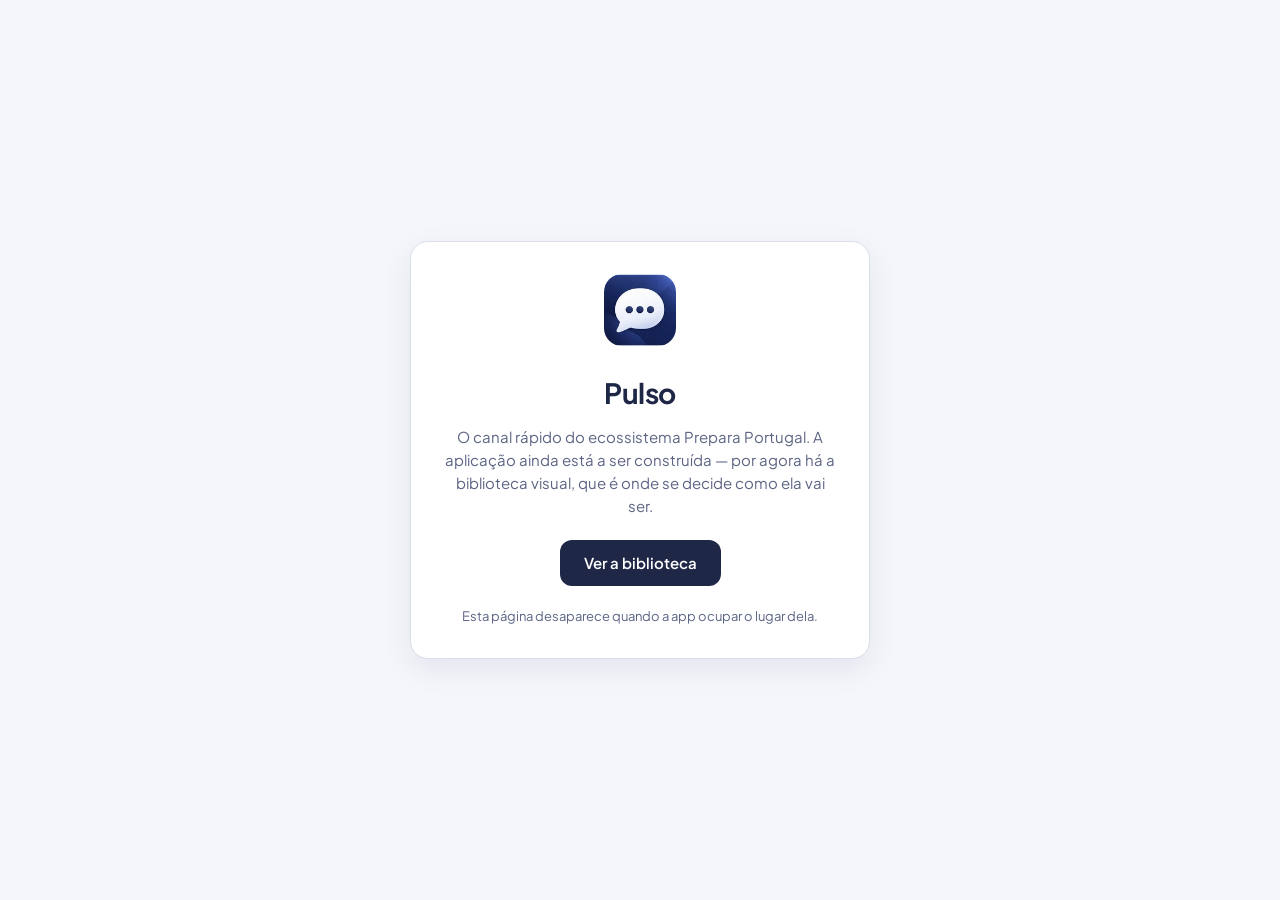
==== index.html @ ccf058fc "fix(pulso): corrigir o contraste que a auditoria apanhou Auditoria feita num Chrome a serio sobre a " ====
<!DOCTYPE html>
<html lang="pt-PT">
<head>
  <meta charset="UTF-8" />
  <meta name="viewport" content="width=device-width, initial-scale=1.0" />
  <meta name="pu-versao" content="2cc40888a515" />
  <title>Pulso</title>
  <link rel="icon" href="favicon-32.png" />
  <link rel="apple-touch-icon" href="apple-touch-icon.png" />
  <link rel="preconnect" href="https://fonts.googleapis.com" />
  <link rel="preconnect" href="https://fonts.gstatic.com" crossorigin />
  <link rel="stylesheet"
        href="https://fonts.googleapis.com/css2?family=Plus+Jakarta+Sans:wght@400;500;600;700&display=swap" />
<style>
  *, *::before, *::after { box-sizing: border-box; }
  body {
    margin: 0; min-height: 100svh; display: grid; place-items: center;
    padding: 32px; background: #F5F6FB; color: #1F2747;
    font: 400 16px/1.55 "Plus Jakarta Sans", system-ui, sans-serif;
  }
  .cartao {
    max-width: 460px; background: #fff; border: 1px solid #D9DEEA;
    border-radius: 18px; padding: 32px; text-align: center;
    box-shadow: 0 10px 30px rgba(31,39,71,.08);
  }
  img { width: 72px; height: 72px; border-radius: 18px; }
  h1 { font-size: 28px; margin: 18px 0 10px; letter-spacing: -.02em; }
  p { margin: 0 0 22px; color: #5B6483; font-size: 15px; }
  a {
    display: inline-flex; align-items: center; justify-content: center;
    min-height: 46px; padding: 0 24px; border-radius: 12px;
    background: #1F2747; color: #fff; text-decoration: none;
    font-weight: 600; font-size: 15px;
  }
  a:hover { background: #151B33; }
  small { display: block; margin-top: 20px; color: #5B6483; font-size: 13px; }
</style>
</head>
<body>
  <div class="cartao">
    <picture>
      <source srcset="web/marca/pu-marca.webp" type="image/webp" />
      <img src="web/marca/pu-marca.png" alt="" width="72" height="72" />
    </picture>
    <h1>Pulso</h1>
    <p>
      O canal rápido do ecossistema Prepara Portugal.
      A aplicação ainda está a ser construída — por agora há a biblioteca
      visual, que é onde se decide como ela vai ser.
    </p>
    <a href="biblioteca.html">Ver a biblioteca</a>
    <small>Esta página desaparece quando a app ocupar o lugar dela.</small>
  </div>
  <script src="web/atualizar.js?v=55eb734e"></script>
</body>
</html>
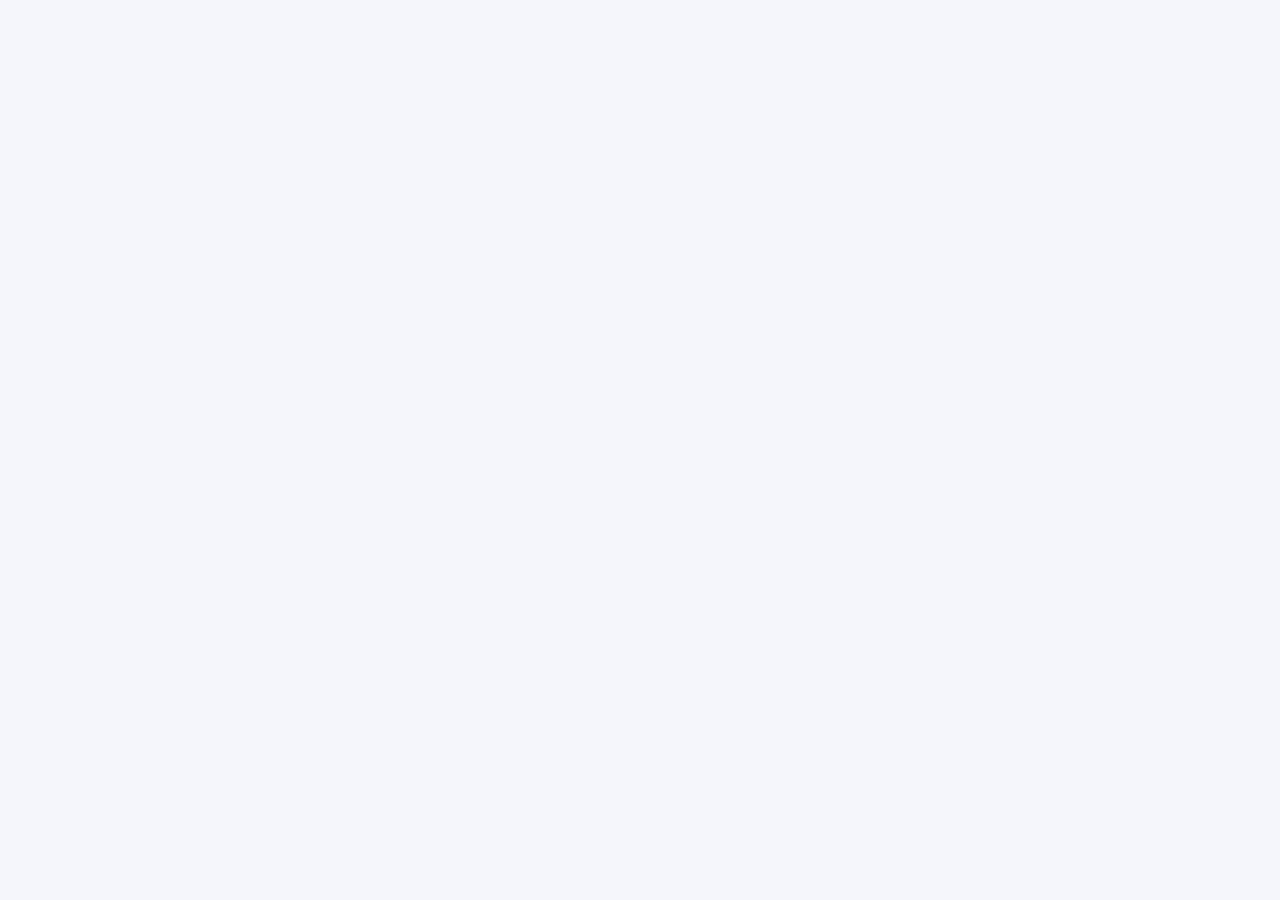
==== commit f431e6fe: "feat(pulso): os ecras -- conversas, grupos e tempo real Tres colunas numa pagina so: as seccoes, as " ====
--- a/index.html
+++ b/index.html
@@ -3,7 +3,7 @@
 <head>
   <meta charset="UTF-8" />
   <meta name="viewport" content="width=device-width, initial-scale=1.0" />
-  <meta name="pu-versao" content="2cc40888a515" />
+  <meta name="pu-versao" content="736d7db00fe5" />
   <title>Pulso</title>
   <link rel="icon" href="favicon-32.png" />
   <link rel="apple-touch-icon" href="apple-touch-icon.png" />
@@ -11,46 +11,228 @@
   <link rel="preconnect" href="https://fonts.gstatic.com" crossorigin />
   <link rel="stylesheet"
         href="https://fonts.googleapis.com/css2?family=Plus+Jakarta+Sans:wght@400;500;600;700&display=swap" />
-<style>
-  *, *::before, *::after { box-sizing: border-box; }
-  body {
-    margin: 0; min-height: 100svh; display: grid; place-items: center;
-    padding: 32px; background: #F5F6FB; color: #1F2747;
-    font: 400 16px/1.55 "Plus Jakarta Sans", system-ui, sans-serif;
-  }
-  .cartao {
-    max-width: 460px; background: #fff; border: 1px solid #D9DEEA;
-    border-radius: 18px; padding: 32px; text-align: center;
-    box-shadow: 0 10px 30px rgba(31,39,71,.08);
-  }
-  img { width: 72px; height: 72px; border-radius: 18px; }
-  h1 { font-size: 28px; margin: 18px 0 10px; letter-spacing: -.02em; }
-  p { margin: 0 0 22px; color: #5B6483; font-size: 15px; }
-  a {
-    display: inline-flex; align-items: center; justify-content: center;
-    min-height: 46px; padding: 0 24px; border-radius: 12px;
-    background: #1F2747; color: #fff; text-decoration: none;
-    font-weight: 600; font-size: 15px;
-  }
-  a:hover { background: #151B33; }
-  small { display: block; margin-top: 20px; color: #5B6483; font-size: 13px; }
-</style>
+  <link rel="stylesheet" href="web/biblioteca/pu.css?v=6855e1ee" />
 </head>
 <body>
-  <div class="cartao">
-    <picture>
-      <source srcset="web/marca/pu-marca.webp" type="image/webp" />
-      <img src="web/marca/pu-marca.png" alt="" width="72" height="72" />
-    </picture>
-    <h1>Pulso</h1>
-    <p>
-      O canal rápido do ecossistema Prepara Portugal.
-      A aplicação ainda está a ser construída — por agora há a biblioteca
-      visual, que é onde se decide como ela vai ser.
-    </p>
-    <a href="biblioteca.html">Ver a biblioteca</a>
-    <small>Esta página desaparece quando a app ocupar o lugar dela.</small>
+
+  <!-- ══ ENTRADA ═══════════════════════════════════════════════════════ -->
+  <div id="area-entrada" class="pu-entrada" hidden>
+    <div class="pu-entrada-cartao">
+      <div class="pu-entrada-marca">
+        <picture>
+          <source srcset="web/marca/pu-marca.webp" type="image/webp" />
+          <img src="web/marca/pu-marca.png" alt="" width="46" height="46" />
+        </picture>
+        <span><b>Pulso</b><small>Prepara Portugal</small></span>
+      </div>
+
+      <h1>Entrar</h1>
+      <p class="pu-suave" style="font-size:14.5px;margin:8px 0 20px">
+        O canal rápido do ecossistema. Para o que é formal e fica registado,
+        use o AeroMail.
+      </p>
+
+      <form id="form-login">
+        <div class="pu-campo">
+          <label for="email">Email de login</label>
+          <input id="email" type="email" required autocomplete="username"
+                 placeholder="nome@prepara.pt" />
+        </div>
+
+        <div class="pu-campo pu-campo-senha">
+          <label for="senha">Senha</label>
+          <input id="senha" type="password" required autocomplete="current-password"
+                 placeholder="A sua senha" />
+          <button type="button" class="pu-ver-senha" id="btn-ver-senha"
+                  aria-pressed="false" aria-controls="senha">Mostrar</button>
+        </div>
+
+        <button type="submit" class="pu-botao" style="width:100%">
+          <span class="pu-icone i-enviar" aria-hidden="true"></span>Entrar
+        </button>
+        <p class="pu-msg" id="msg-login"></p>
+      </form>
+
+      <p class="pu-ajuda">Esqueceu-se da senha? Peça ao professor para a repor.</p>
+    </div>
   </div>
+
+  <!-- ══ APLICAÇÃO ═════════════════════════════════════════════════════ -->
+  <div id="area-app" class="pu-app" hidden>
+
+    <aside class="pu-lateral">
+      <div class="pu-marca">
+        <picture>
+          <source srcset="web/marca/pu-marca.webp" type="image/webp" />
+          <img src="web/marca/pu-marca.png" alt="" width="32" height="32" />
+        </picture>
+        <b>Pulso</b>
+      </div>
+
+      <nav aria-label="Secções">
+        <button type="button" class="pu-nav" data-vista="todas" aria-current="true">
+          <span class="pu-icone i-conversas" aria-hidden="true"></span>
+          Conversas
+          <span class="pu-conta" id="conta-todas"></span>
+        </button>
+        <button type="button" class="pu-nav" data-vista="grupos">
+          <span class="pu-icone i-grupos" aria-hidden="true"></span>
+          Grupos
+        </button>
+        <button type="button" class="pu-nav" data-vista="contactos">
+          <span class="pu-icone i-contactos" aria-hidden="true"></span>
+          Contactos
+        </button>
+      </nav>
+
+      <div class="pu-empurra"></div>
+      <hr />
+      <div class="pu-eu">
+        <b id="nome-quem">—</b>
+        <span class="mono" id="numero-quem"></span>
+      </div>
+      <button type="button" class="pu-nav" id="btn-sair">
+        <span class="pu-icone i-sair" aria-hidden="true"></span>Sair
+      </button>
+    </aside>
+
+    <!-- coluna do meio ─────────────────────────────────────────────── -->
+    <section class="pu-coluna" aria-label="Conversas">
+      <div class="pu-coluna-topo">
+        <div class="pu-fila" style="justify-content:space-between;margin-bottom:12px">
+          <h2 id="titulo-vista">Conversas</h2>
+          <button type="button" class="pu-icone-botao" id="btn-nova"
+                  title="Nova conversa" aria-label="Nova conversa"
+                  style="background:var(--pu-primaria);color:#fff">
+            <span class="pu-icone i-mais" aria-hidden="true"></span>
+          </button>
+        </div>
+        <div class="pu-campo pu-busca" style="margin:0">
+          <label class="pu-so-leitores" for="procura">Procurar</label>
+          <span class="lupa i-procurar" aria-hidden="true"></span>
+          <input id="procura" type="search" placeholder="Procurar conversa, nome ou número" />
+        </div>
+        <p class="pu-msg" id="msg-geral"></p>
+      </div>
+      <div class="pu-rolavel pu-lista" id="lista"></div>
+    </section>
+
+    <!-- o fio ──────────────────────────────────────────────────────── -->
+    <section class="pu-fio-ecra" id="fio-ecra" aria-label="Conversa">
+      <p class="pu-vazio" id="fio-vazio">Escolha uma conversa para a ler.</p>
+
+      <div id="fio-conteudo" hidden style="display:contents">
+        <div class="pu-barra">
+          <button type="button" class="pu-icone-botao pu-voltar" id="btn-voltar"
+                  aria-label="Voltar à lista">
+            <span class="pu-icone i-voltar" aria-hidden="true"></span>
+          </button>
+          <span id="fio-avatar"></span>
+          <span class="titulo">
+            <b id="fio-nome">—</b>
+            <span id="fio-sub"></span>
+          </span>
+          <button type="button" class="pu-icone-botao" id="btn-detalhes"
+                  title="Detalhes da conversa" aria-label="Detalhes da conversa">
+            <span class="pu-icone i-mais-opcoes" aria-hidden="true"></span>
+          </button>
+        </div>
+
+        <div class="pu-corpo" id="corpo">
+          <div class="pu-fio" id="fio"></div>
+        </div>
+
+        <div class="pu-pe">
+          <form id="form-enviar" class="pu-escrever">
+            <label class="pu-so-leitores" for="texto">Escrever</label>
+            <textarea id="texto" rows="1" maxlength="4000"
+                      placeholder="Escreva uma mensagem…"></textarea>
+            <button type="submit" class="pu-icone-botao enviar" id="btn-enviar"
+                    aria-label="Enviar">
+              <span class="pu-icone pu-icone-16 i-enviar" aria-hidden="true"></span>
+            </button>
+          </form>
+        </div>
+      </div>
+    </section>
+  </div>
+
+  <!-- ══ NOVA CONVERSA ═════════════════════════════════════════════════ -->
+  <dialog id="janela-nova" aria-labelledby="titulo-nova">
+    <div class="pu-janela-cabeca">
+      <h2 id="titulo-nova">Nova conversa</h2>
+      <button type="button" class="pu-icone-botao" data-fechar="janela-nova"
+              aria-label="Fechar">
+        <span class="pu-icone i-fechar" aria-hidden="true"></span>
+      </button>
+    </div>
+
+    <div class="pu-janela-corpo">
+      <div class="pu-fila" style="gap:8px;margin-bottom:18px">
+        <button type="button" class="pu-botao pu-botao-linha" id="aba-pessoa"
+                aria-pressed="true">Uma pessoa</button>
+        <button type="button" class="pu-botao pu-botao-linha" id="aba-grupo"
+                aria-pressed="false">Um grupo</button>
+      </div>
+
+      <div class="pu-campo" id="campo-nome-grupo" hidden>
+        <label for="nome-grupo">Nome do grupo</label>
+        <input id="nome-grupo" maxlength="60" autocomplete="off"
+               placeholder="Contabilidade, Fecho de agosto…" />
+      </div>
+
+      <div class="pu-campo pu-busca">
+        <label for="procura-pessoas">Procurar pessoa</label>
+        <span class="lupa i-procurar" aria-hidden="true"
+              style="top:calc(50% + 11px)"></span>
+        <input id="procura-pessoas" type="search" autocomplete="off"
+               placeholder="Nome, cédula ou número" />
+      </div>
+
+      <div class="pu-pessoas" id="pessoas"></div>
+      <p class="pu-msg" id="msg-nova"></p>
+    </div>
+
+    <div class="pu-janela-pe">
+      <button type="button" class="pu-botao pu-botao-linha" data-fechar="janela-nova">
+        Cancelar
+      </button>
+      <button type="button" class="pu-botao" id="btn-criar-grupo" hidden disabled>
+        Criar grupo
+      </button>
+    </div>
+  </dialog>
+
+  <!-- ══ DETALHES DA CONVERSA ══════════════════════════════════════════ -->
+  <dialog id="janela-detalhes" aria-labelledby="titulo-detalhes">
+    <div class="pu-janela-cabeca">
+      <h2 id="titulo-detalhes">Detalhes</h2>
+      <button type="button" class="pu-icone-botao" data-fechar="janela-detalhes"
+              aria-label="Fechar">
+        <span class="pu-icone i-fechar" aria-hidden="true"></span>
+      </button>
+    </div>
+    <div class="pu-janela-corpo" id="detalhes-corpo"></div>
+    <div class="pu-janela-pe" id="detalhes-pe"></div>
+  </dialog>
+
+  <!-- ══ CONFIRMAR ═════════════════════════════════════════════════════ -->
+  <dialog id="janela-confirmar" aria-labelledby="titulo-confirmar">
+    <div class="pu-janela-cabeca">
+      <h2 id="titulo-confirmar">Confirmar</h2>
+    </div>
+    <div class="pu-janela-corpo"><p id="texto-confirmar"></p></div>
+    <div class="pu-janela-pe">
+      <button type="button" class="pu-botao pu-botao-linha"
+              data-fechar="janela-confirmar">Cancelar</button>
+      <button type="button" class="pu-botao" id="btn-confirmar">Confirmar</button>
+    </div>
+  </dialog>
+
+  <script src="https://cdn.jsdelivr.net/npm/@supabase/supabase-js@2"></script>
+  <script src="https://projetoempresaficticia.github.io/pp-base/web/comum.js"></script>
+  <script src="web/biblioteca/pu.js?v=b198d4eb"></script>
   <script src="web/atualizar.js?v=55eb734e"></script>
+  <script src="app.js?v=2fb3a074"></script>
 </body>
 </html>
--- a/web/biblioteca/pu.css
+++ b/web/biblioteca/pu.css
@@ -0,0 +1,404 @@
+/* ═══════════════════════════════════════════════════════════════════
+   PULSO — folha de estilos da aplicação
+   A paleta é a do kit. As duas cores acrescentadas — o laranja e o verde
+   em versão escura — existem porque as do kit dão 2,45:1 e 2,04:1 como
+   letra: são preenchimento, nunca escrita. Ver biblioteca.html, secção 01.
+   ═══════════════════════════════════════════════════════════════════ */
+
+:root {
+  --pu-primaria:   #1F2747;
+  --pu-secundaria: #38446A;
+  --pu-laranja:    #F28C38;   /* preenchimento; letra índigo por cima */
+  --pu-verde:      #67C7A5;   /* idem */
+  --pu-fundo:      #F5F6FB;
+  --pu-cinza:      #D9DEEA;
+
+  --pu-laranja-texto: #A85416;   /* 5,32:1 */
+  --pu-verde-texto:   #2A7259;   /* 5,75:1 */
+  --pu-laranja-veu:   #FDF0E4;
+  --pu-verde-veu:     #E8F5EF;
+  --pu-veu:           #EEF0F7;
+
+  --pu-superficie: #FFFFFF;
+  --pu-tinta:      #1F2747;
+  --pu-suave:      #5B6483;   /* 5,84:1 sobre branco */
+  --pu-dica:       #67718F;   /* 4,84:1 — o mínimo para um placeholder */
+  --pu-borda:      #D9DEEA;
+  --pu-erro:       #B3261E;
+
+  --pu-e1: 4px; --pu-e2: 8px; --pu-e3: 12px; --pu-e4: 16px;
+  --pu-e5: 24px; --pu-e6: 32px;
+  --pu-r: 12px; --pu-r-balao: 18px;
+  --pu-fonte: "Plus Jakarta Sans", system-ui, -apple-system, "Segoe UI", sans-serif;
+  --pu-sombra: 0 1px 2px rgba(31,39,71,.05), 0 10px 30px rgba(31,39,71,.08);
+}
+
+*, *::before, *::after { box-sizing: border-box; }
+
+/* Rede de segurança: qualquer regra de autor com `display` vence o
+   atributo [hidden] nativo. Já aconteceu três vezes noutros apps. */
+[hidden] { display: none !important; }
+
+body {
+  margin: 0; background: var(--pu-fundo); color: var(--pu-tinta);
+  font: 400 16px/1.55 var(--pu-fonte); -webkit-font-smoothing: antialiased;
+}
+h1, h2, h3 { margin: 0; letter-spacing: -.02em; }
+h1 { font-size: 28px; font-weight: 700; line-height: 1.15; }
+h2 { font-size: 20px; font-weight: 600; }
+h3 { font-size: 17px; font-weight: 600; }
+p { margin: 0; }
+.mono { font-family: ui-monospace, "SF Mono", Menlo, monospace;
+        font-variant-numeric: tabular-nums; }
+.pu-suave { color: var(--pu-suave); }
+.pu-fila { display: flex; align-items: center; gap: var(--pu-e3); flex-wrap: wrap; }
+.pu-vazio { color: var(--pu-suave); font-size: 14.5px; text-align: center;
+            padding: var(--pu-e6) var(--pu-e5); }
+.pu-ajuda { font-size: 13px; color: var(--pu-suave); margin-top: var(--pu-e3); }
+.pu-so-leitores {
+  position: absolute; width: 1px; height: 1px; overflow: hidden;
+  clip: rect(0 0 0 0); white-space: nowrap;
+}
+
+/* ── botões ───────────────────────────────────────────────────────── */
+.pu-botao {
+  display: inline-flex; align-items: center; justify-content: center; gap: var(--pu-e2);
+  min-height: 44px; padding: 0 22px; border: 1.5px solid transparent;
+  border-radius: var(--pu-r); font: 600 15px/1 var(--pu-fonte);
+  cursor: pointer; background: var(--pu-primaria); color: #fff;
+  text-decoration: none; transition: background 120ms ease, border-color 120ms ease;
+}
+.pu-botao:hover { background: #151B33; }
+.pu-botao-linha { background: transparent; color: var(--pu-primaria);
+                  border-color: var(--pu-borda); }
+.pu-botao-linha:hover { border-color: var(--pu-primaria); background: var(--pu-veu); }
+.pu-botao-fantasma { background: transparent; color: var(--pu-primaria); }
+.pu-botao-fantasma:hover { background: var(--pu-veu); }
+/* Sem opacity: ela esbate o botão inteiro e o branco caía para 2,67:1. */
+.pu-botao:disabled {
+  background: var(--pu-cinza); color: var(--pu-secundaria);
+  border-color: transparent; cursor: not-allowed;
+}
+.pu-botao:focus-visible { outline: 2px solid var(--pu-primaria); outline-offset: 2px; }
+
+.pu-icone-botao {
+  display: grid; place-items: center; width: 38px; height: 38px; flex-shrink: 0;
+  border: 0; border-radius: 50%; background: transparent;
+  color: var(--pu-suave); cursor: pointer;
+}
+.pu-icone-botao:hover { background: var(--pu-veu); color: var(--pu-primaria); }
+.pu-icone-botao:focus-visible { outline: 2px solid var(--pu-primaria); outline-offset: 1px; }
+
+/* ── campos ───────────────────────────────────────────────────────── */
+.pu-campo { margin-bottom: var(--pu-e4); }
+.pu-campo label { display: block; font-size: 14px; font-weight: 500; margin-bottom: 7px; }
+.pu-campo input, .pu-campo textarea, .pu-campo select {
+  width: 100%; min-height: 46px; padding: 12px 16px;
+  font: 400 15px/1.5 var(--pu-fonte); color: var(--pu-tinta);
+  background: #fff; border: 1.5px solid var(--pu-borda); border-radius: var(--pu-r);
+}
+.pu-campo input::placeholder, .pu-campo textarea::placeholder,
+.pu-escrever input::placeholder { color: var(--pu-dica); opacity: 1; }
+.pu-campo input:focus, .pu-campo textarea:focus, .pu-campo select:focus {
+  outline: none; border-color: var(--pu-primaria);
+  box-shadow: 0 0 0 3px rgba(31,39,71,.14);
+}
+.pu-busca { position: relative; }
+.pu-busca input { padding-left: 42px; }
+.pu-busca .lupa {
+  position: absolute; left: 13px; top: 50%; transform: translateY(-50%);
+  width: 17px; height: 17px; background: var(--pu-suave); pointer-events: none;
+  -webkit-mask: var(--i) center/contain no-repeat; mask: var(--i) center/contain no-repeat;
+}
+
+.pu-msg { margin-top: var(--pu-e3); font-size: 13.5px; }
+.pu-msg:empty { display: none; }
+.pu-msg-erro { color: var(--pu-erro); }
+.pu-msg-aviso { color: var(--pu-laranja-texto); }
+.pu-msg-ok { color: var(--pu-verde-texto); }
+
+/* ── ícones ────────────────────────────────────────────────────────
+   Máscaras pintadas com currentColor: um SVG dentro de <img> não herda a
+   cor do texto. O url() resolve a partir DESTE ficheiro, não do HTML. */
+.pu-icone {
+  display: inline-block; width: 20px; height: 20px; flex-shrink: 0;
+  vertical-align: -4px; background-color: currentColor;
+  -webkit-mask: var(--i) center / contain no-repeat;
+          mask: var(--i) center / contain no-repeat;
+}
+.pu-icone-16 { width: 16px; height: 16px; vertical-align: -3px; }
+
+.i-conversas { --i: url(../icones/conversas.svg); }
+.i-grupos    { --i: url(../icones/grupos.svg); }
+.i-contactos { --i: url(../icones/contacto.svg); }
+.i-procurar  { --i: url(../icones/procurar.svg); }
+.i-enviar    { --i: url(../icones/enviar.svg); }
+.i-mais      { --i: url(../icones/mais.svg); }
+.i-fechar    { --i: url(../icones/fechar.svg); }
+.i-voltar    { --i: url(../icones/voltar.svg); }
+.i-sair      { --i: url(../icones/sair.svg); }
+.i-lixo      { --i: url(../icones/lixo.svg); }
+.i-mais-opcoes { --i: url(../icones/mais-opcoes.svg); }
+.i-info      { --i: url(../icones/info.svg); }
+
+/* ── avatar ───────────────────────────────────────────────────────── */
+.pu-avatar {
+  width: 42px; height: 42px; border-radius: 50%; display: grid; place-items: center;
+  color: #fff; font-weight: 600; font-size: 14.5px; flex-shrink: 0; position: relative;
+}
+.pu-avatar-30 { width: 30px; height: 30px; font-size: 12px; }
+.pu-avatar-64 { width: 64px; height: 64px; font-size: 22px; }
+
+/* ── o esqueleto ───────────────────────────────────────────────────
+   Três colunas: as secções, as conversas e o fio aberto. */
+.pu-app {
+  display: grid;
+  grid-template-columns: 210px minmax(280px, 340px) minmax(0, 1fr);
+  height: 100svh;
+}
+
+.pu-lateral {
+  background: var(--pu-primaria); color: #fff; padding: var(--pu-e4) var(--pu-e3);
+  display: flex; flex-direction: column; gap: 2px; overflow-y: auto;
+}
+.pu-marca { display: flex; align-items: center; gap: var(--pu-e3);
+            padding: var(--pu-e1) var(--pu-e2) var(--pu-e5); }
+.pu-marca img { width: 32px; height: 32px; border-radius: 9px; display: block; }
+.pu-marca b { font-size: 18px; letter-spacing: -.02em; }
+.pu-lateral .pu-nav {
+  display: flex; align-items: center; gap: 11px; width: 100%;
+  padding: 10px 12px; border: 0; border-radius: 10px; background: transparent;
+  /* 82% de branco sobre o índigo dá 10,26:1 — medido */
+  color: rgba(255,255,255,.82); text-align: left; cursor: pointer;
+  font: 500 14.5px/1 var(--pu-fonte);
+}
+.pu-lateral .pu-nav:hover { background: rgba(255,255,255,.09); color: #fff; }
+.pu-lateral .pu-nav[aria-current="true"] {
+  background: rgba(255,255,255,.14); color: #fff; font-weight: 600;
+}
+.pu-lateral hr { border: 0; border-top: 1px solid rgba(255,255,255,.14);
+                 margin: var(--pu-e4) var(--pu-e2); width: calc(100% - 16px); }
+.pu-empurra { margin-top: auto; }
+.pu-eu { padding: var(--pu-e2); }
+.pu-eu b { display: block; font-size: 14px; }
+.pu-eu span { font-size: 12.5px; color: rgba(255,255,255,.75); }
+
+/* O contador: laranja cheio com letra índigo. Com branco daria 2,45:1 e
+   um número que não se lê não conta nada. */
+.pu-conta {
+  min-width: 22px; height: 22px; padding: 0 7px; border-radius: 999px;
+  background: var(--pu-laranja); color: var(--pu-primaria);
+  font-size: 12px; font-weight: 700; display: grid; place-items: center;
+  margin-left: auto; flex-shrink: 0;
+}
+.pu-conta:empty { display: none; }
+
+.pu-coluna {
+  background: var(--pu-superficie); border-right: 1px solid var(--pu-borda);
+  display: flex; flex-direction: column; min-width: 0;
+}
+.pu-coluna-topo { padding: var(--pu-e4); border-bottom: 1px solid var(--pu-borda); }
+.pu-rolavel { flex: 1; overflow-y: auto; min-height: 0; }
+.pu-lista { padding: var(--pu-e2); }
+
+/* ── linha de conversa ────────────────────────────────────────────── */
+.pu-conversa {
+  display: flex; align-items: flex-start; gap: var(--pu-e3); width: 100%;
+  padding: var(--pu-e3) var(--pu-e3); border: 0; border-radius: var(--pu-r);
+  background: transparent; text-align: left; font: inherit; color: inherit;
+  cursor: pointer;
+}
+.pu-conversa:hover { background: var(--pu-fundo); }
+.pu-conversa[aria-current="true"] { background: var(--pu-veu); }
+.pu-conversa .quem { display: flex; justify-content: space-between; gap: var(--pu-e2); }
+.pu-conversa .nome { font-size: 15px; font-weight: 600; }
+.pu-conversa .hora { font-size: 12px; color: var(--pu-suave); white-space: nowrap; }
+.pu-conversa .ultima {
+  display: block; font-size: 13.5px; color: var(--pu-suave); margin-top: 2px;
+  overflow: hidden; text-overflow: ellipsis; white-space: nowrap;
+}
+/* Por ler tem fundo, peso E contador: três sinais, não só a cor. */
+.pu-conversa[data-por-ler="true"] { background: var(--pu-veu); }
+.pu-conversa[data-por-ler="true"] .nome,
+.pu-conversa[data-por-ler="true"] .ultima { font-weight: 700; color: var(--pu-tinta); }
+
+/* ── o fio ────────────────────────────────────────────────────────── */
+.pu-fio-ecra { display: flex; flex-direction: column; min-width: 0; overflow: hidden;
+               background: var(--pu-fundo); }
+.pu-barra {
+  display: flex; align-items: center; gap: var(--pu-e3);
+  padding: var(--pu-e3) var(--pu-e4); background: var(--pu-superficie);
+  border-bottom: 1px solid var(--pu-borda);
+}
+.pu-barra .titulo { flex: 1; min-width: 0; }
+.pu-barra .titulo b { display: block; font-size: 15.5px; }
+.pu-barra .titulo span { font-size: 12.5px; color: var(--pu-suave); }
+
+.pu-corpo { flex: 1; overflow-y: auto; padding: var(--pu-e5); min-height: 0; }
+.pu-fio { display: flex; flex-direction: column; gap: var(--pu-e3); }
+
+.pu-dia { text-align: center; margin: var(--pu-e2) 0; }
+.pu-dia span {
+  display: inline-block; padding: 4px 12px; border-radius: 999px;
+  background: var(--pu-veu); color: var(--pu-suave); font-size: 12.5px; font-weight: 500;
+}
+
+.pu-linha { display: flex; align-items: flex-end; gap: 10px; }
+.pu-linha.minha { flex-direction: row-reverse; }
+.pu-balao {
+  position: relative; max-width: min(74%, 560px); padding: 11px 15px;
+  border-radius: var(--pu-r-balao); font-size: 15px; line-height: 1.5;
+  overflow-wrap: anywhere; white-space: pre-wrap;
+}
+.pu-balao .hora { display: block; margin-top: 5px; font-size: 11.5px; opacity: .78; }
+.pu-balao .autor { display: block; font-size: 12.5px; font-weight: 700;
+                   margin-bottom: 3px; color: var(--pu-secundaria); }
+.pu-dele { background: var(--pu-veu); color: var(--pu-tinta);
+           border-bottom-left-radius: 6px; }
+.pu-minha { background: var(--pu-primaria); color: #fff;
+            border-bottom-right-radius: 6px; }
+.pu-minha .autor { color: rgba(255,255,255,.85); }
+/* Uma mensagem apagada deixa marca em vez de desaparecer: num fio, uma
+   linha que some deixa as respostas seguintes sem sentido. */
+.pu-apagada {
+  background: transparent; border: 1.5px dashed var(--pu-borda);
+  color: var(--pu-suave); font-style: italic;
+}
+
+.pu-apagar-balao {
+  position: absolute; top: 2px; right: 4px; width: 24px; height: 24px;
+  display: grid; place-items: center; border: 0; border-radius: 50%;
+  background: transparent; color: inherit; opacity: 0; cursor: pointer;
+}
+.pu-linha:hover .pu-apagar-balao,
+.pu-apagar-balao:focus-visible { opacity: .8; }
+.pu-apagar-balao:hover { background: rgba(127,127,127,.18); opacity: 1; }
+.pu-minha .pu-balao { padding-right: 30px; }
+@media (hover: none) { .pu-apagar-balao { opacity: .6; } }
+
+/* ── escrever ─────────────────────────────────────────────────────── */
+.pu-pe { padding: var(--pu-e3) var(--pu-e4); background: var(--pu-superficie);
+         border-top: 1px solid var(--pu-borda); }
+.pu-escrever {
+  display: flex; align-items: flex-end; gap: 10px; padding: 7px;
+  background: #fff; border: 1.5px solid var(--pu-borda); border-radius: 24px;
+}
+.pu-escrever:focus-within { border-color: var(--pu-primaria);
+                            box-shadow: 0 0 0 3px rgba(31,39,71,.14); }
+.pu-escrever textarea {
+  flex: 1; min-width: 0; border: 0; outline: none; background: transparent; resize: none;
+  font: 400 15px/1.5 var(--pu-fonte); color: var(--pu-tinta);
+  padding: 8px 6px; max-height: 132px; overflow-y: auto;
+}
+.pu-escrever textarea::placeholder { color: var(--pu-dica); opacity: 1; }
+.pu-escrever .enviar { background: var(--pu-primaria); color: #fff; width: 40px; height: 40px; }
+.pu-escrever .enviar:hover { background: #151B33; }
+.pu-escrever .enviar:disabled { background: var(--pu-cinza); color: var(--pu-secundaria);
+                                cursor: not-allowed; }
+
+/* ── selos ────────────────────────────────────────────────────────── */
+.pu-selo { display: inline-flex; align-items: center; gap: 7px; padding: 4px 11px;
+           border-radius: 999px; font-size: 12.5px; font-weight: 600; }
+.pu-selo .ponto { width: 7px; height: 7px; border-radius: 50%; background: currentColor; }
+.pu-selo-grupo  { background: var(--pu-veu); color: var(--pu-secundaria); }
+.pu-selo-porler { background: var(--pu-laranja-veu); color: var(--pu-laranja-texto); }
+.pu-selo-ok     { background: var(--pu-verde-veu); color: var(--pu-verde-texto); }
+
+/* ── janelas ──────────────────────────────────────────────────────── */
+dialog {
+  border: 0; border-radius: 18px; padding: 0; max-width: 520px;
+  width: calc(100% - var(--pu-e5) * 2); background: var(--pu-superficie);
+  color: var(--pu-tinta); box-shadow: 0 24px 60px rgba(31,39,71,.3);
+}
+dialog::backdrop { background: rgba(31,39,71,.45); }
+.pu-janela-cabeca {
+  display: flex; align-items: center; justify-content: space-between; gap: var(--pu-e4);
+  padding: var(--pu-e4) var(--pu-e5); border-bottom: 1px solid var(--pu-borda);
+}
+.pu-janela-corpo { padding: var(--pu-e5); max-height: 66svh; overflow-y: auto; }
+.pu-janela-pe {
+  display: flex; justify-content: flex-end; gap: var(--pu-e3); flex-wrap: wrap;
+  padding: var(--pu-e4) var(--pu-e5); border-top: 1px solid var(--pu-borda);
+}
+
+/* lista de pessoas, na escolha de contacto e na de membros */
+.pu-pessoas { display: flex; flex-direction: column; gap: var(--pu-e2); }
+.pu-pessoa {
+  display: flex; align-items: center; gap: var(--pu-e3); width: 100%;
+  padding: 10px var(--pu-e3); border: 1px solid var(--pu-borda);
+  border-radius: var(--pu-r); background: #fff; text-align: left;
+  font: inherit; color: inherit; cursor: pointer;
+}
+.pu-pessoa:hover { background: var(--pu-veu); border-color: var(--pu-primaria); }
+.pu-pessoa[aria-pressed="true"] {
+  background: var(--pu-veu); border-color: var(--pu-primaria);
+}
+.pu-pessoa .nome { font-size: 14.5px; font-weight: 600; display: block; }
+.pu-pessoa .sub { font-size: 12.5px; color: var(--pu-suave); }
+.pu-pessoa .marca-escolhido { margin-left: auto; color: var(--pu-primaria);
+                              font-weight: 700; font-size: 13px; }
+
+/* ── entrada ──────────────────────────────────────────────────────── */
+.pu-entrada {
+  position: relative; min-height: 100svh; display: flex; align-items: center;
+  justify-content: flex-end; padding: clamp(24px, 5vh, 64px) clamp(16px, 4vw, 56px);
+  background-image: url('../marca/fundo-entrada.webp');
+  background-size: cover; background-position: center left;
+}
+/* O véu vem da direita: as ondas índigo e o balão grande ocupam o canto
+   de baixo à esquerda, e é à direita que o fundo tem espaço. */
+.pu-entrada::before {
+  content: ''; position: absolute; inset: 0;
+  background: linear-gradient(265deg,
+    rgba(255,255,255,.95) 0%, rgba(255,255,255,.86) 32%,
+    rgba(255,255,255,.34) 58%, rgba(255,255,255,0) 78%);
+}
+.pu-entrada-cartao {
+  position: relative; width: 100%; max-width: 400px; margin-right: min(4vw, 56px);
+  background: #fff; border-radius: 18px; padding: clamp(24px, 4vh, 34px);
+  border-top: 3px solid var(--pu-primaria);
+  box-shadow: 0 20px 50px rgba(31,39,71,.24);
+}
+.pu-entrada-marca { display: flex; align-items: center; gap: var(--pu-e3);
+                    margin-bottom: clamp(16px, 3vh, 24px); }
+.pu-entrada-marca img { width: 46px; height: 46px; border-radius: 12px; }
+.pu-entrada-marca b { font-size: 20px; letter-spacing: -.02em; }
+.pu-entrada-marca small { display: block; font-weight: 400; font-size: 12.5px;
+                          color: var(--pu-suave); margin-top: 2px; }
+.pu-campo-senha { position: relative; }
+.pu-campo-senha input { padding-right: 96px; }
+.pu-ver-senha {
+  position: absolute; right: 6px; bottom: 6px; height: 34px; padding: 0 11px;
+  border: 0; border-radius: 9px; background: transparent; color: var(--pu-primaria);
+  font: 500 13px/1 var(--pu-fonte); cursor: pointer;
+}
+.pu-ver-senha:hover { background: var(--pu-veu); }
+
+@media (min-width: 901px) and (max-height: 780px) {
+  .pu-entrada .pu-campo { margin-bottom: var(--pu-e3); }
+  .pu-entrada-marca { margin-bottom: var(--pu-e3); }
+}
+
+/* ── estreito: uma coluna de cada vez ─────────────────────────────── */
+@media (max-width: 900px) {
+  .pu-app { grid-template-columns: minmax(0, 1fr); grid-template-rows: auto 1fr; }
+  .pu-lateral {
+    flex-direction: row; align-items: center; overflow-x: auto;
+    padding: var(--pu-e2) var(--pu-e3); gap: var(--pu-e1);
+  }
+  .pu-marca, .pu-empurra, .pu-lateral hr, .pu-eu { display: none; }
+  .pu-lateral .pu-nav { width: auto; white-space: nowrap; }
+  .pu-coluna { border-right: 0; }
+  .pu-fio-ecra { display: none; }
+  body[data-num-fio="true"] .pu-coluna { display: none; }
+  body[data-num-fio="true"] .pu-fio-ecra { display: flex; }
+  .pu-corpo { padding: var(--pu-e4); }
+  .pu-balao { max-width: 86%; }
+
+  .pu-entrada { background-image: none; background: var(--pu-veu);
+                align-items: flex-start; justify-content: center; }
+  .pu-entrada::before { display: none; }
+  .pu-entrada-cartao { margin-right: 0; max-width: 460px; }
+}
+.pu-voltar { display: none; }
+@media (max-width: 900px) { .pu-voltar { display: inline-grid; } }
